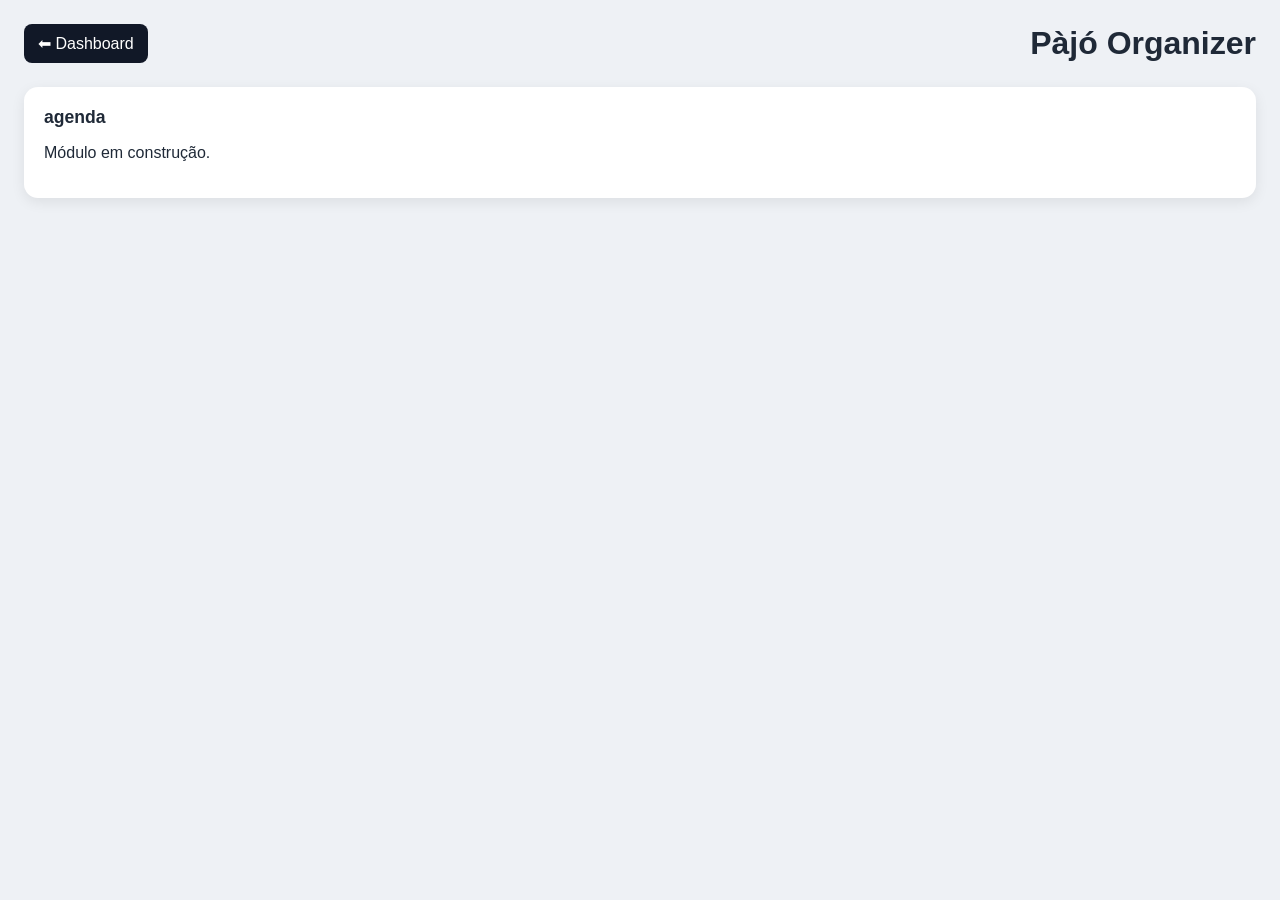
==== agenda/index.html @ 7832d1c8 "Criar arquitetura modular v1.0 do Pàjó Organizer" ====
<!DOCTYPE html>
<html lang="pt">
<head>
<meta charset="UTF-8">
<meta name="viewport" content="width=device-width, initial-scale=1.0">
<title>Pàjó Organizer — agenda</title>
<link rel="stylesheet" href="../css/style.css">
</head>
<body>

<div class="module-page">
    <header class="module-header">
        <a href="../index.html">⬅ Dashboard</a>
        <h1>Pàjó Organizer</h1>
    </header>

    <main class="card">
        <h2>agenda</h2>
        <p>Módulo em construção.</p>
    </main>
</div>

</body>
</html>
---- css/style.css ----
*{
    box-sizing:border-box;
}

body{
    margin:0;
    font-family:Arial,Helvetica,sans-serif;
    background:#eef1f5;
    color:#1f2937;
}

.app{
    display:flex;
    min-height:100vh;
}

.sidebar{
    width:260px;
    background:#111827;
    color:white;
    padding:20px;
}

.logo{
    font-size:1.3rem;
    font-weight:bold;
    margin-bottom:20px;
}

.new-page{
    width:100%;
    padding:12px;
    background:#2563eb;
    color:white;
    border:none;
    border-radius:8px;
    margin-bottom:20px;
    cursor:pointer;
}

.sidebar nav{
    display:flex;
    flex-direction:column;
    gap:8px;
}

.sidebar a{
    padding:11px;
    border-radius:8px;
    color:#d1d5db;
    text-decoration:none;
    cursor:pointer;
}

.sidebar a:hover,
.sidebar a.active{
    background:#374151;
    color:white;
}

.main{
    flex:1;
    padding:24px;
}

.topbar{
    display:flex;
    justify-content:space-between;
    align-items:center;
    margin-bottom:24px;
}

.topbar h1{
    margin:0;
}

.grid{
    display:grid;
    grid-template-columns:2fr 1fr 1fr;
    gap:20px;
}

.card{
    background:white;
    border-radius:14px;
    padding:20px;
    box-shadow:0 4px 14px rgba(0,0,0,0.08);
}

.card.large{
    grid-column:span 2;
}

.card h2{
    margin-top:0;
    font-size:1.1rem;
}

.week{
    display:grid;
    grid-template-columns:repeat(7,1fr);
    gap:10px;
}

.week div{
    background:#f3f4f6;
    padding:14px;
    border-radius:10px;
    min-height:120px;
}

ul{
    padding-left:0;
    list-style:none;
}

li{
    margin-bottom:12px;
}

textarea{
    width:100%;
    min-height:150px;
    border:1px solid #d1d5db;
    border-radius:10px;
    padding:12px;
    resize:vertical;
}

@media(max-width:900px){
    .app{
        flex-direction:column;
    }

    .sidebar{
        width:100%;
    }

    .grid{
        grid-template-columns:1fr;
    }

    .card.large{
        grid-column:span 1;
    }

    .week{
        grid-template-columns:1fr;
    }
}

.section{
    display:none;
}

.active-section{
    display:block;
}

.task-input{
    display:flex;
    gap:10px;
    margin-bottom:20px;
}

.task-input input{
    flex:1;
    padding:12px;
    border:1px solid #d1d5db;
    border-radius:8px;
}

.task-input button,
#clear-data{
    padding:12px 16px;
    background:#2563eb;
    color:white;
    border:none;
    border-radius:8px;
    cursor:pointer;
}

#task-list li{
    display:flex;
    gap:10px;
    align-items:center;
    justify-content:space-between;
    padding:10px;
    border-bottom:1px solid #e5e7eb;
}

#task-list button{
    background:#ef4444;
    color:white;
    border:none;
    border-radius:6px;
    padding:4px 8px;
    cursor:pointer;
}

.agenda-controls,
.agenda-tabs{
    display:flex;
    flex-wrap:wrap;
    gap:10px;
    margin-bottom:15px;
}

.agenda-controls button,
.agenda-tabs button,
#add-event{
    padding:10px 14px;
    border:none;
    border-radius:8px;
    background:#2563eb;
    color:white;
    cursor:pointer;
}

.agenda-tab.active{
    background:#111827;
}

#agenda-view{
    margin:20px 0;
}

.agenda-day,
.agenda-week,
.agenda-month,
.agenda-year{
    display:grid;
    gap:10px;
}

.agenda-day{
    grid-template-columns:1fr;
}

.hour-block,
.week-day,
.month-day,
.year-month{
    background:#f3f4f6;
    border-radius:10px;
    padding:12px;
    min-height:70px;
}

.agenda-week{
    grid-template-columns:repeat(7,1fr);
}

.agenda-month{
    grid-template-columns:repeat(7,1fr);
}

.agenda-year{
    grid-template-columns:repeat(4,1fr);
}

.event-form{
    display:grid;
    gap:10px;
    margin-top:25px;
    margin-bottom:20px;
}

.event-form input,
.event-form textarea{
    padding:12px;
    border:1px solid #d1d5db;
    border-radius:8px;
}

.event-item{
    display:flex;
    justify-content:space-between;
    gap:10px;
    padding:10px;
    border-bottom:1px solid #e5e7eb;
}

.event-item button{
    background:#ef4444;
    color:white;
    border:none;
    border-radius:6px;
    padding:4px 8px;
    cursor:pointer;
}

@media(max-width:900px){
    .agenda-week,
    .agenda-month,
    .agenda-year{
        grid-template-columns:1fr;
    }
}

/* ===== Arquitetura Modular v1.0 ===== */

.module-page{
    min-height:100vh;
    padding:24px;
    background:#eef1f5;
}

.module-header{
    display:flex;
    justify-content:space-between;
    align-items:center;
    margin-bottom:24px;
}

.module-header a{
    background:#111827;
    color:white;
    text-decoration:none;
    padding:10px 14px;
    border-radius:8px;
}

.module-header h1{
    margin:0;
}
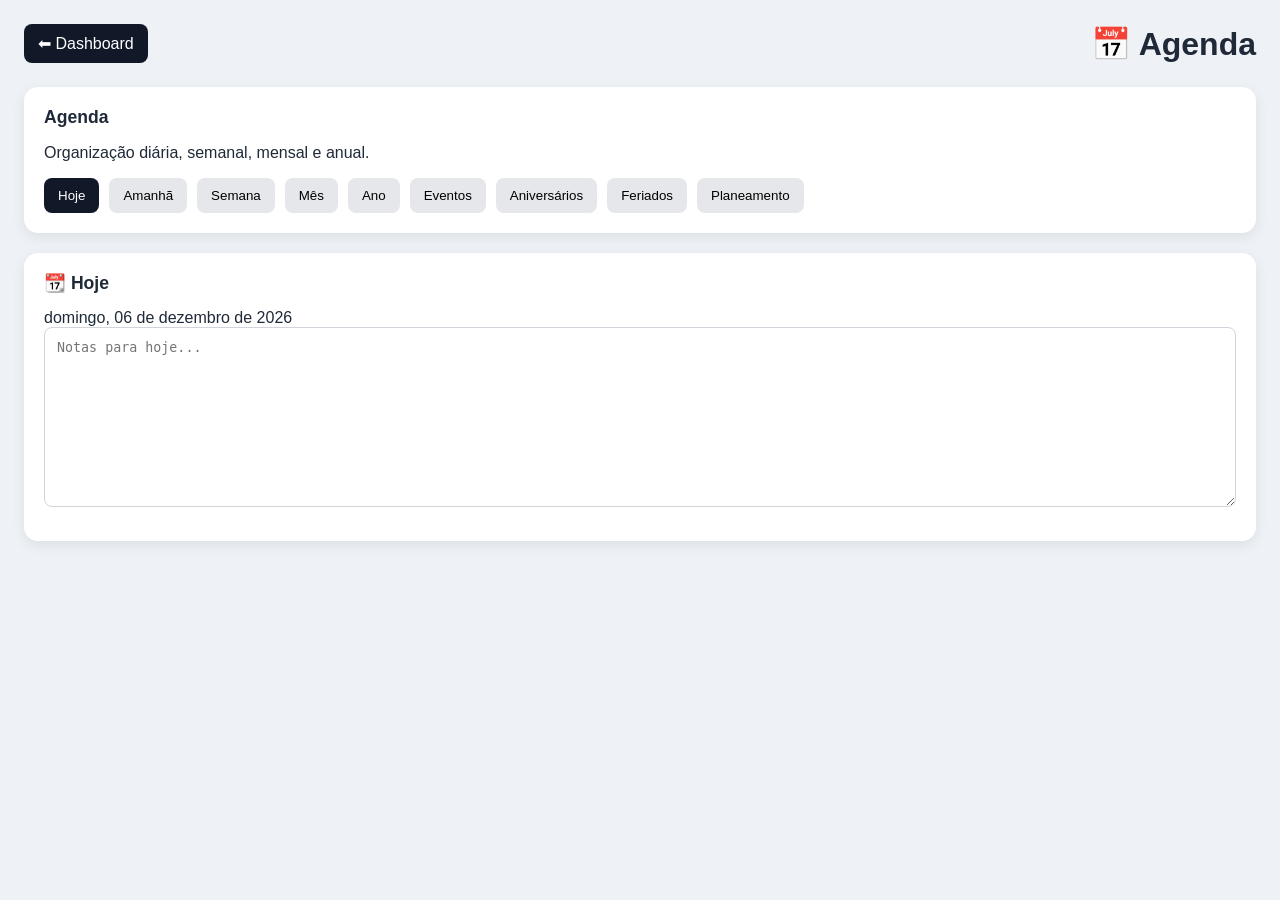
==== commit cbac021b: "Agenda 01 estrutura principal do módulo" ====
--- a/agenda/index.html
+++ b/agenda/index.html
@@ -3,22 +3,105 @@
 <head>
 <meta charset="UTF-8">
 <meta name="viewport" content="width=device-width, initial-scale=1.0">
-<title>Pàjó Organizer — agenda</title>
+<title>Agenda | Pàjó Organizer</title>
 <link rel="stylesheet" href="../css/style.css">
 </head>
 <body>
 
 <div class="module-page">
-    <header class="module-header">
-        <a href="../index.html">⬅ Dashboard</a>
-        <h1>Pàjó Organizer</h1>
-    </header>
 
-    <main class="card">
-        <h2>agenda</h2>
-        <p>Módulo em construção.</p>
-    </main>
+<header class="module-header">
+    <a href="../index.html">⬅ Dashboard</a>
+    <h1>📅 Agenda</h1>
+</header>
+
+<main class="agenda-module">
+
+<section class="card">
+    <h2>Agenda</h2>
+    <p>Organização diária, semanal, mensal e anual.</p>
+
+    <div class="agenda-menu">
+        <button class="agenda-menu-btn active" data-tab="hoje">Hoje</button>
+        <button class="agenda-menu-btn" data-tab="amanha">Amanhã</button>
+        <button class="agenda-menu-btn" data-tab="semana">Semana</button>
+        <button class="agenda-menu-btn" data-tab="mes">Mês</button>
+        <button class="agenda-menu-btn" data-tab="ano">Ano</button>
+        <button class="agenda-menu-btn" data-tab="eventos">Eventos</button>
+        <button class="agenda-menu-btn" data-tab="aniversarios">Aniversários</button>
+        <button class="agenda-menu-btn" data-tab="feriados">Feriados</button>
+        <button class="agenda-menu-btn" data-tab="planeamento">Planeamento</button>
+    </div>
+</section>
+
+<section id="hoje" class="agenda-tab-content active-tab card">
+    <h2>📆 Hoje</h2>
+    <div id="agenda-today-date"></div>
+    <textarea id="agenda-hoje-notas" placeholder="Notas para hoje..."></textarea>
+</section>
+
+<section id="amanha" class="agenda-tab-content card">
+    <h2>📆 Amanhã</h2>
+    <div id="agenda-tomorrow-date"></div>
+    <textarea id="agenda-amanha-notas" placeholder="Notas para amanhã..."></textarea>
+</section>
+
+<section id="semana" class="agenda-tab-content card">
+    <h2>📖 Semana</h2>
+    <div class="agenda-week-paper">
+        <textarea placeholder="Segunda-feira"></textarea>
+        <textarea placeholder="Terça-feira"></textarea>
+        <textarea placeholder="Quarta-feira"></textarea>
+        <textarea placeholder="Quinta-feira"></textarea>
+        <textarea placeholder="Sexta-feira"></textarea>
+        <textarea placeholder="Sábado"></textarea>
+        <textarea placeholder="Domingo"></textarea>
+    </div>
+</section>
+
+<section id="mes" class="agenda-tab-content card">
+    <h2>🗓 Mês</h2>
+    <p>Planeamento mensal.</p>
+    <textarea id="agenda-mes-notas" placeholder="Notas do mês..."></textarea>
+</section>
+
+<section id="ano" class="agenda-tab-content card">
+    <h2>📊 Ano</h2>
+    <p>Planeamento anual.</p>
+    <textarea id="agenda-ano-notas" placeholder="Objetivos e notas do ano..."></textarea>
+</section>
+
+<section id="eventos" class="agenda-tab-content card">
+    <h2>📌 Eventos</h2>
+    <input id="evento-titulo" type="text" placeholder="Título do evento">
+    <input id="evento-data" type="date">
+    <input id="evento-hora" type="time">
+    <button id="guardar-evento">Guardar evento</button>
+    <ul id="lista-eventos"></ul>
+</section>
+
+<section id="aniversarios" class="agenda-tab-content card">
+    <h2>🎂 Aniversários</h2>
+    <input id="aniv-nome" type="text" placeholder="Nome">
+    <input id="aniv-data" type="date">
+    <button id="guardar-aniv">Guardar aniversário</button>
+    <ul id="lista-aniversarios"></ul>
+</section>
+
+<section id="feriados" class="agenda-tab-content card">
+    <h2>🎉 Feriados</h2>
+    <p>Secção para feriados do Reino Unido, Portugal e outros países.</p>
+</section>
+
+<section id="planeamento" class="agenda-tab-content card">
+    <h2>🧭 Planeamento</h2>
+    <textarea id="agenda-planeamento" placeholder="Planeamento geral..."></textarea>
+</section>
+
+</main>
+
 </div>
 
+<script src="script.js"></script>
 </body>
 </html>
--- a/css/style.css
+++ b/css/style.css
@@ -324,3 +324,86 @@
 .module-header h1{
     margin:0;
 }
+
+/* ===== Agenda módulo 01 ===== */
+
+.agenda-module{
+    display:grid;
+    gap:20px;
+}
+
+.agenda-menu{
+    display:flex;
+    flex-wrap:wrap;
+    gap:10px;
+    margin-top:15px;
+}
+
+.agenda-menu-btn{
+    padding:10px 14px;
+    border:none;
+    border-radius:8px;
+    background:#e5e7eb;
+    cursor:pointer;
+}
+
+.agenda-menu-btn.active{
+    background:#111827;
+    color:white;
+}
+
+.agenda-tab-content{
+    display:none;
+}
+
+.agenda-tab-content.active-tab{
+    display:block;
+}
+
+.agenda-tab-content textarea,
+.agenda-tab-content input{
+    width:100%;
+    margin-bottom:10px;
+    padding:12px;
+    border:1px solid #d1d5db;
+    border-radius:8px;
+}
+
+.agenda-tab-content textarea{
+    min-height:180px;
+}
+
+.agenda-week-paper{
+    display:grid;
+    grid-template-columns:repeat(2,1fr);
+    gap:12px;
+}
+
+.agenda-week-paper textarea{
+    min-height:140px;
+}
+
+.agenda-tab-content button{
+    padding:10px 14px;
+    border:none;
+    border-radius:8px;
+    background:#2563eb;
+    color:white;
+    cursor:pointer;
+}
+
+.agenda-tab-content li{
+    margin-bottom:10px;
+}
+
+.agenda-tab-content li button{
+    background:#ef4444;
+    padding:4px 8px;
+    margin-left:10px;
+}
+
+@media(max-width:900px){
+    .agenda-week-paper{
+        grid-template-columns:1fr;
+    }
+}
